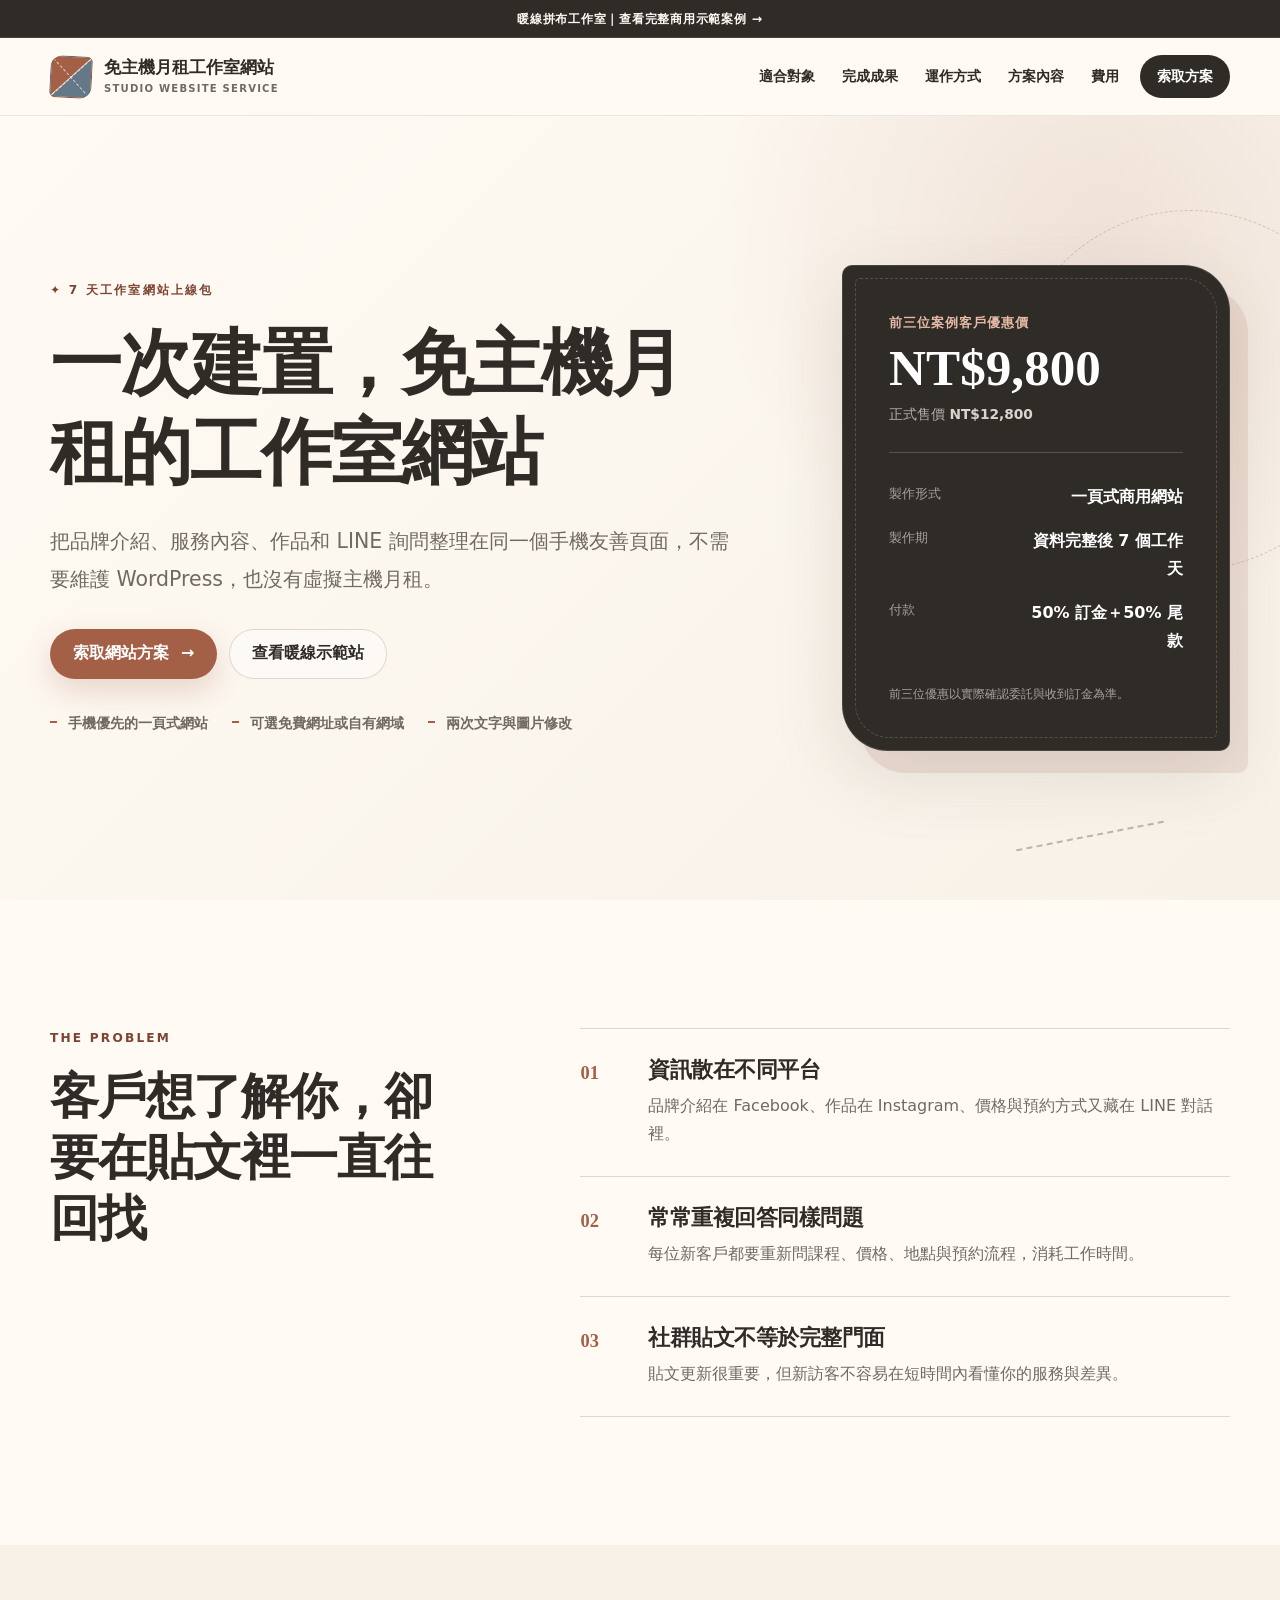
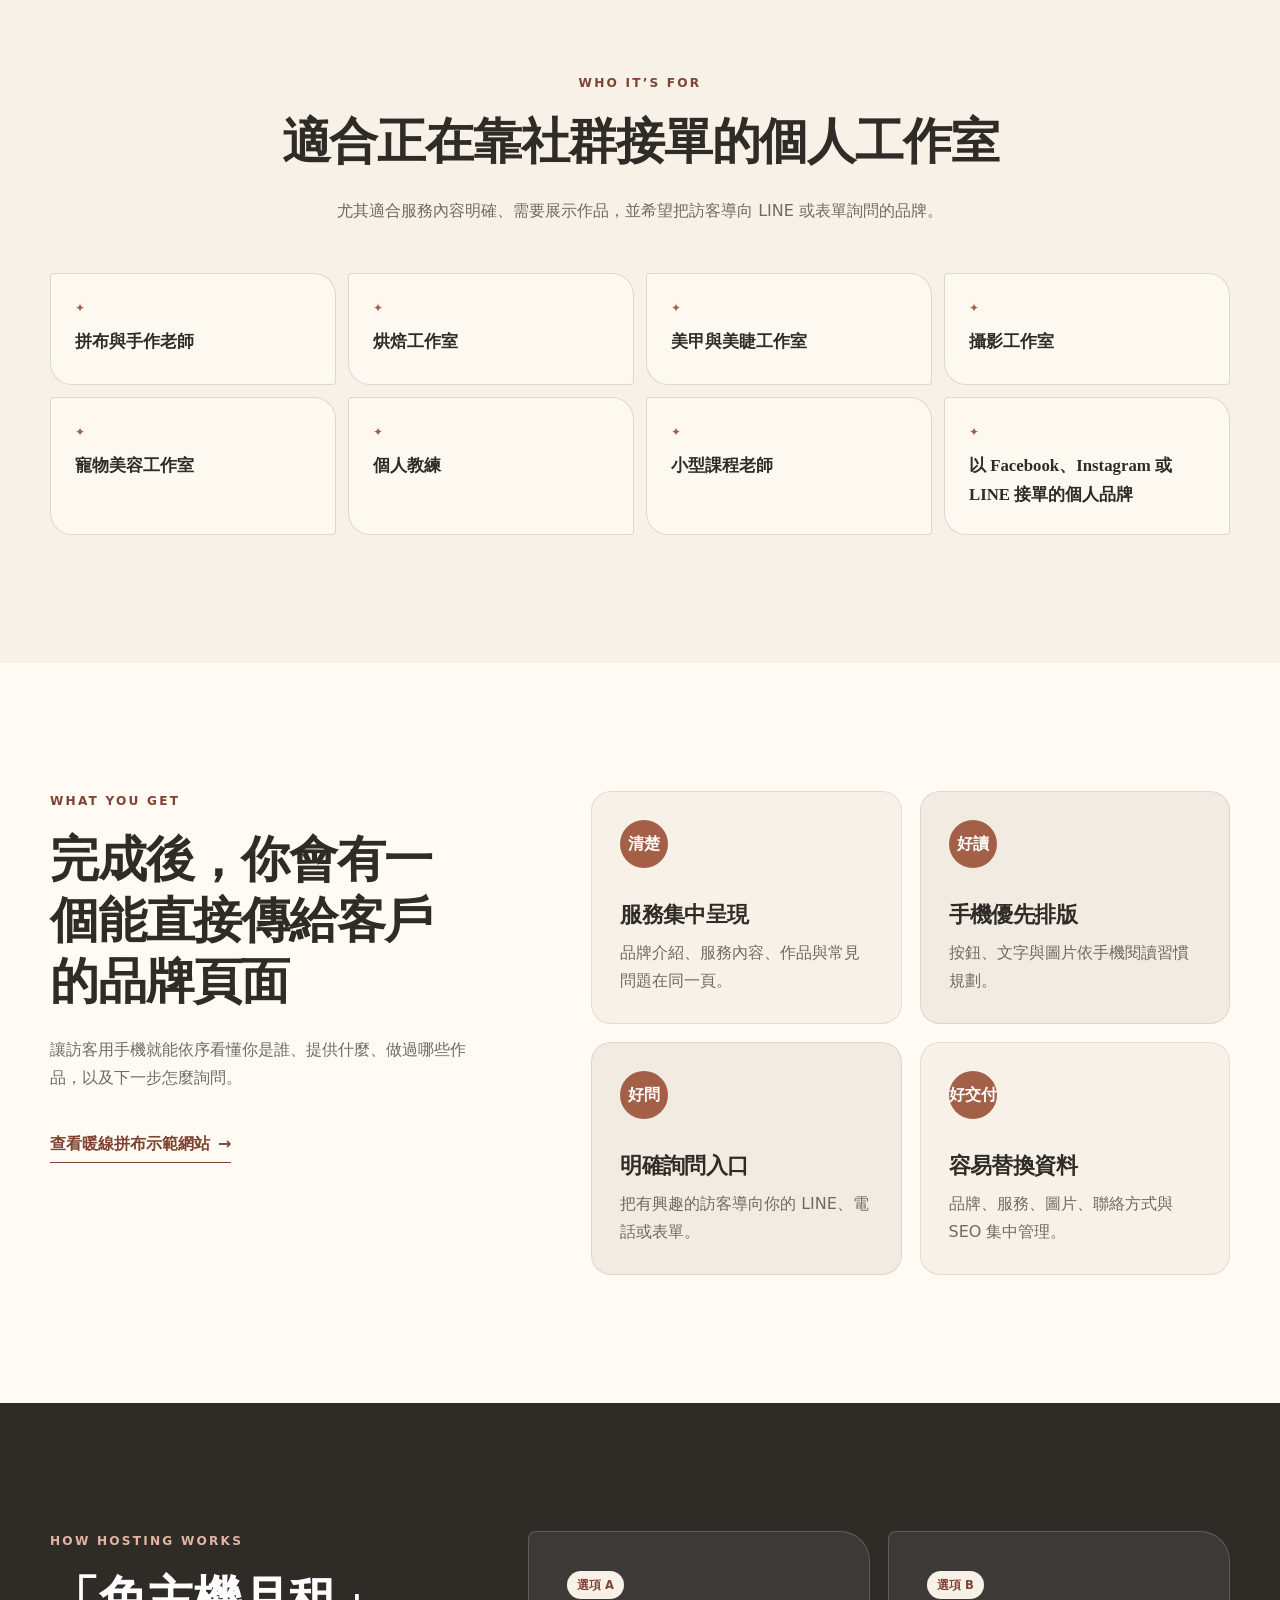
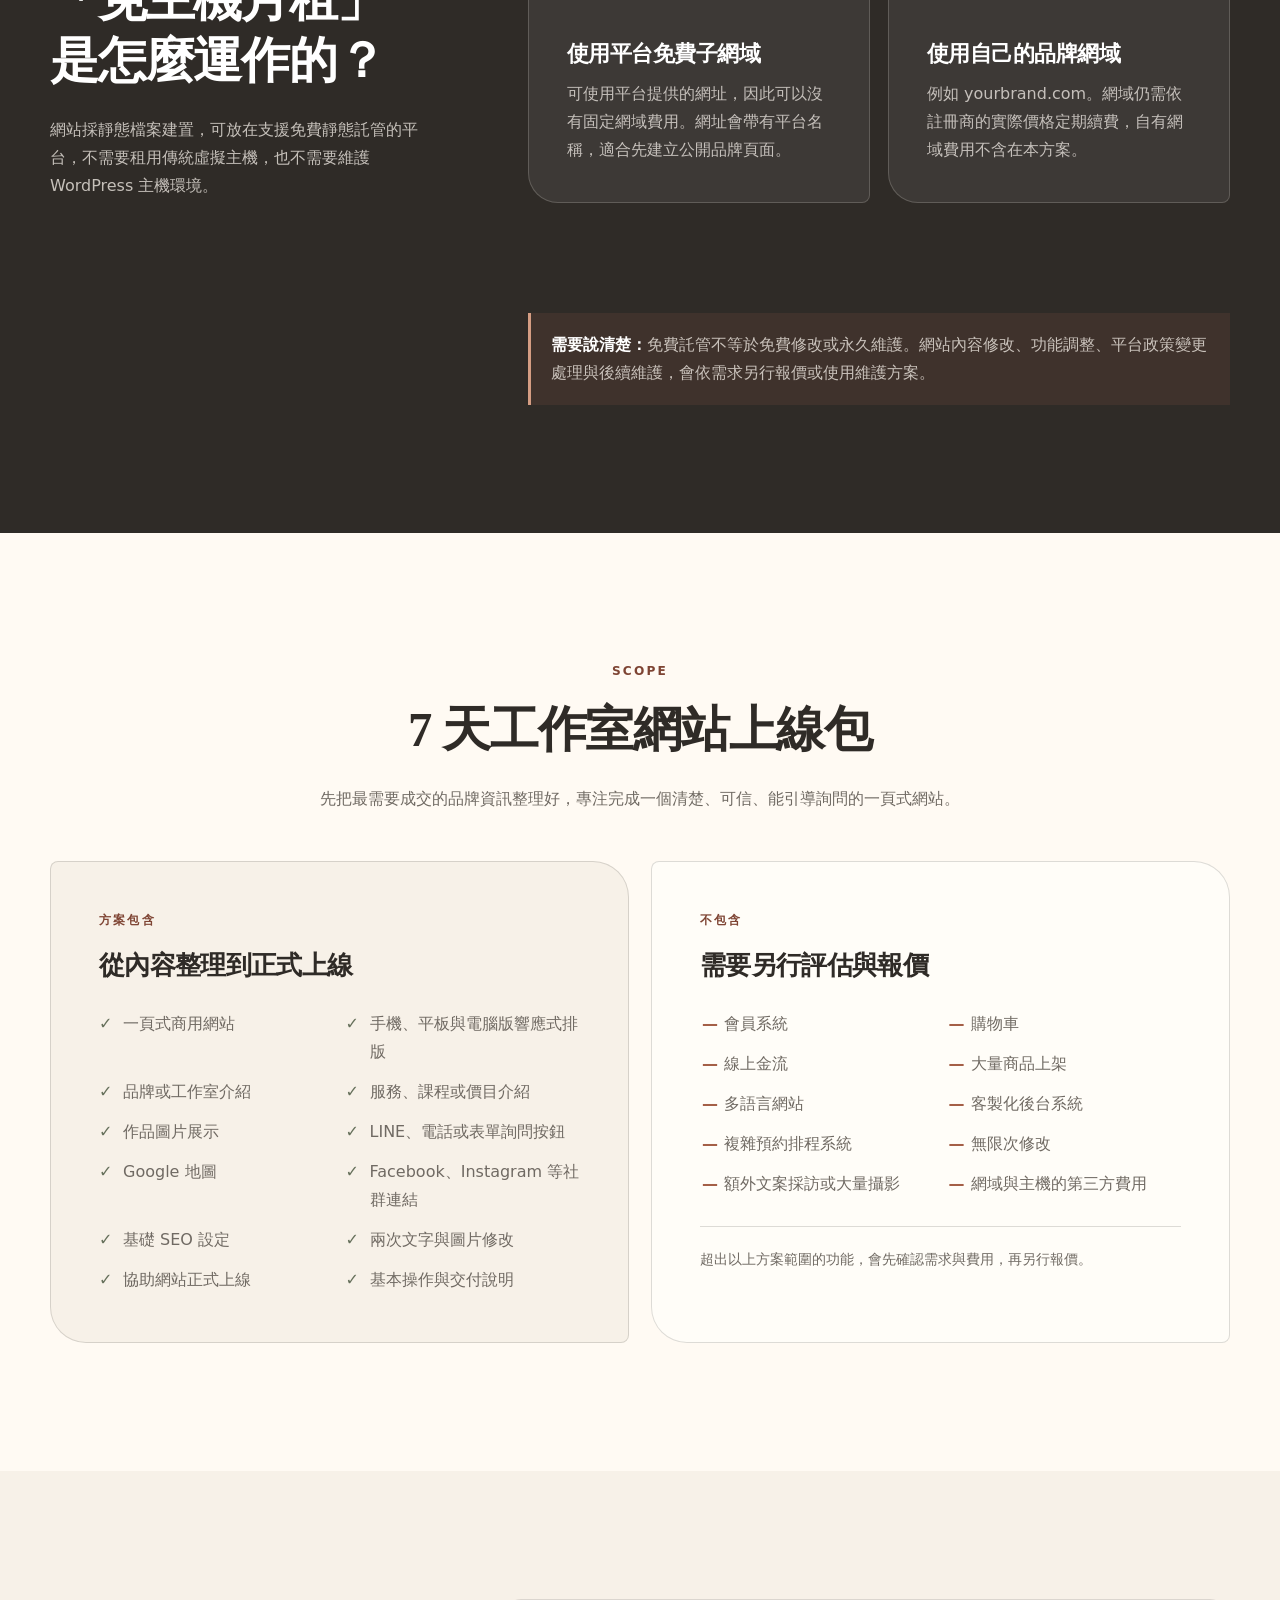
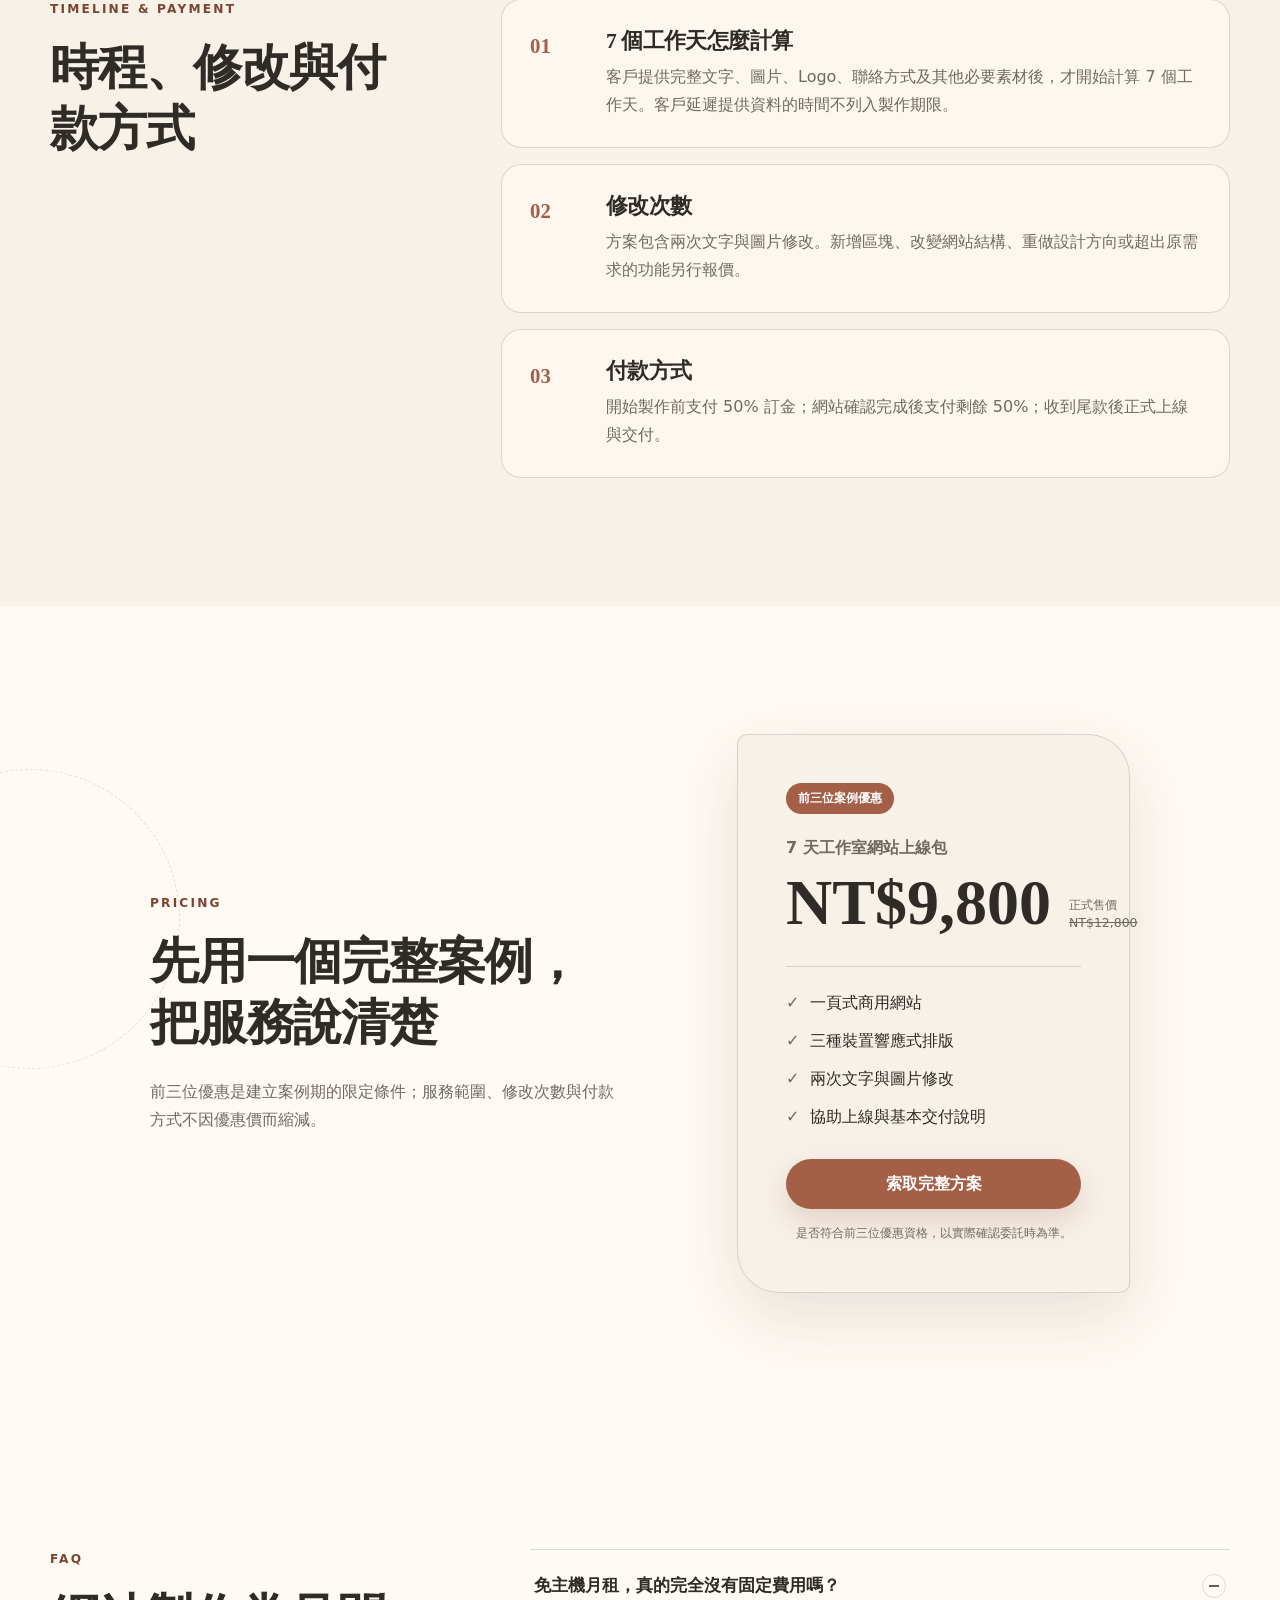
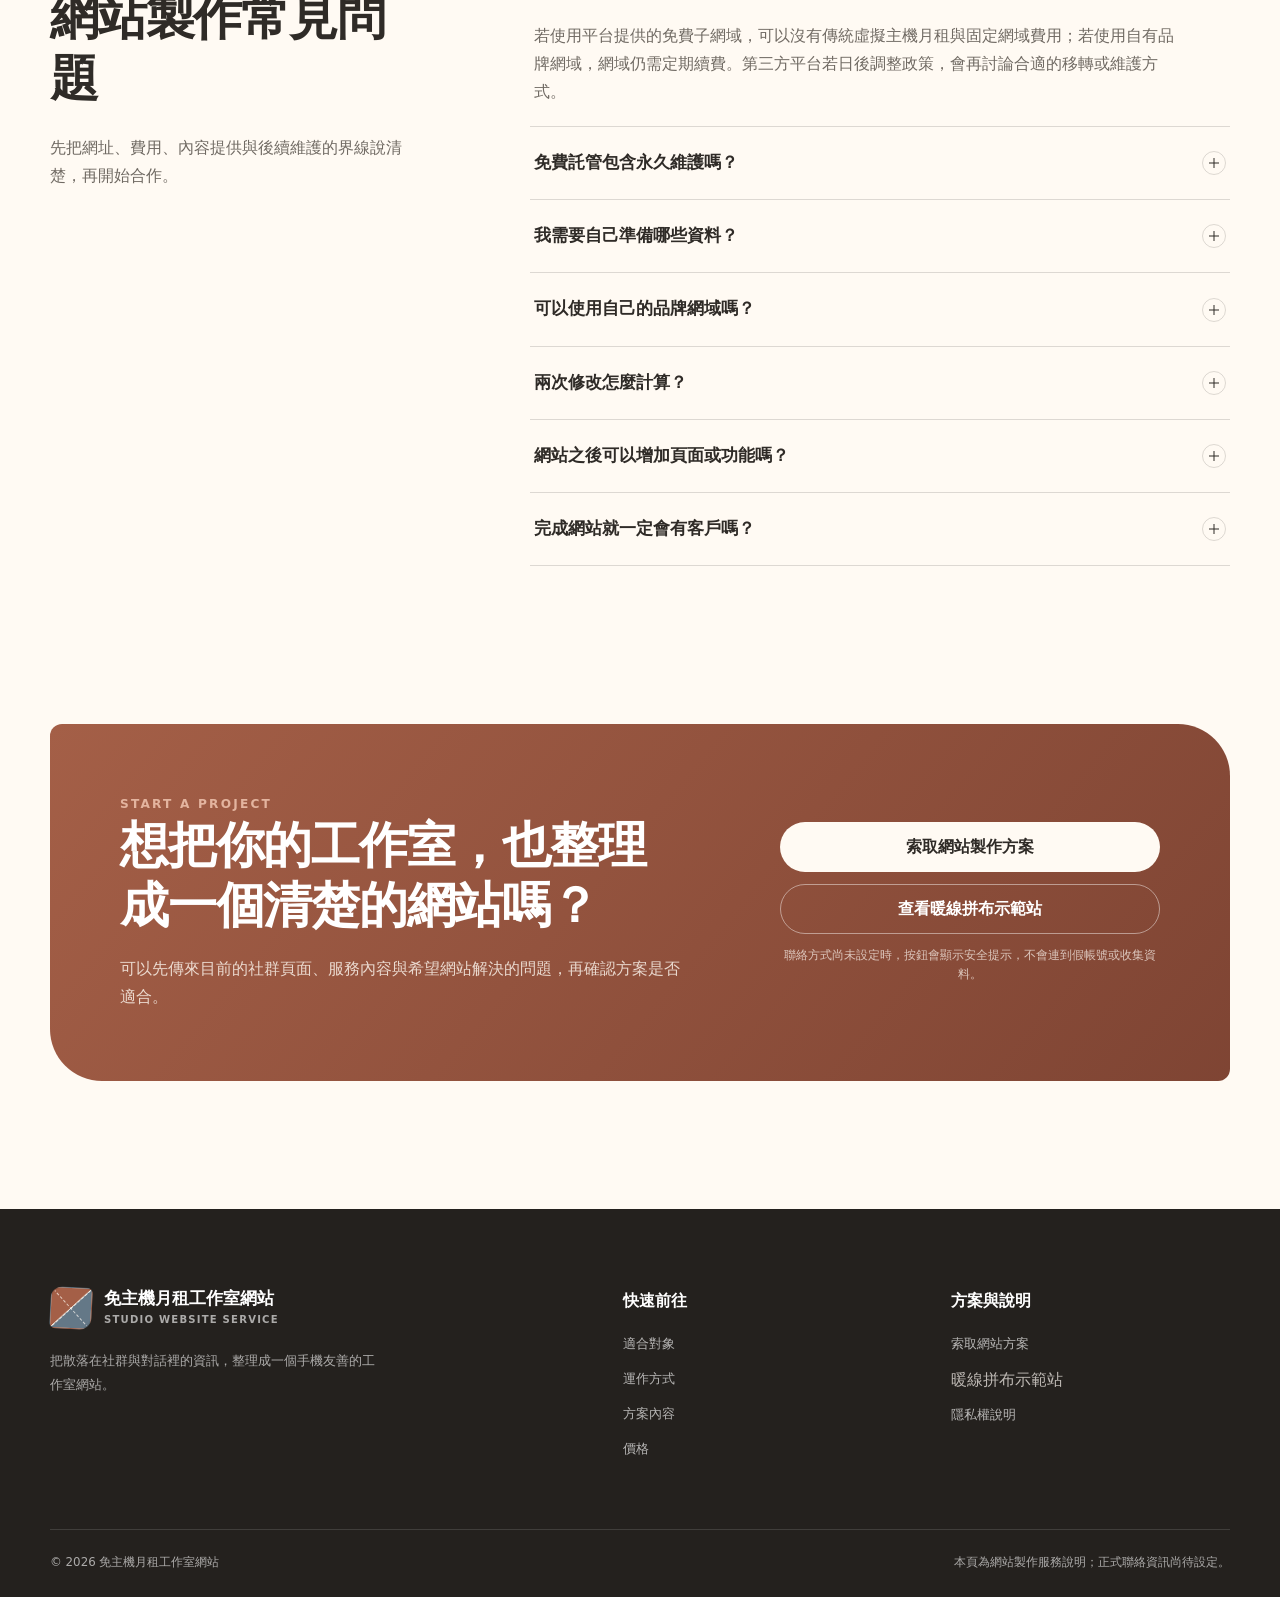
==== service.html @ 9908774d "補強 v1.1 成交展示與網站服務頁" ====
<!doctype html>
<html lang="zh-Hant">
<head>
  <meta charset="utf-8">
  <meta name="viewport" content="width=device-width, initial-scale=1">
  <meta name="theme-color" content="#a45f47">
  <meta name="description" content="一次建置的手機友善工作室網站方案，整合品牌介紹、服務、作品與詢問入口；可選免費網址，自有網域費用另計。">
  <meta name="robots" content="noindex, follow">
  <meta property="og:type" content="website">
  <meta property="og:locale" content="zh_TW">
  <meta property="og:site_name" content="免主機月租工作室網站">
  <meta property="og:title" content="免主機月租工作室網站｜網站製作方案">
  <meta property="og:description" content="把品牌介紹、服務內容、作品和 LINE 詢問整理在同一個手機友善頁面。">
  <meta property="og:url" content="https://gavin1424.github.io/warm-thread-patchwork-demo/service.html">
  <meta property="og:image" content="https://gavin1424.github.io/warm-thread-patchwork-demo/assets/hero-patchwork.jpg">
  <meta property="og:image:alt" content="免主機月租工作室網站製作方案示意">
  <meta name="twitter:card" content="summary_large_image">
  <meta name="twitter:title" content="免主機月租工作室網站｜網站製作方案">
  <meta name="twitter:description" content="一次建置的手機友善工作室網站方案。">
  <meta name="twitter:image" content="https://gavin1424.github.io/warm-thread-patchwork-demo/assets/hero-patchwork.jpg">
  <link rel="canonical" href="https://gavin1424.github.io/warm-thread-patchwork-demo/service.html">
  <link rel="icon" href="favicon.svg" type="image/svg+xml">
  <link rel="stylesheet" href="styles.css">
  <title>免主機月租工作室網站｜網站製作方案</title>
  <script type="application/ld+json" data-structured-data>
  {
    "@context": "https://schema.org",
    "@type": "Service",
    "name": "免主機月租工作室網站",
    "url": "https://gavin1424.github.io/warm-thread-patchwork-demo/service.html",
    "description": "為個人工作室整理品牌介紹、服務內容、作品與詢問入口的手機友善網站建置服務。",
    "areaServed": "TW"
  }
  </script>
</head>
<body class="service-page" data-page="service">
  <a class="skip-link" href="#main-content">跳到主要內容</a>

  <nav class="demo-case-bar" aria-label="返回示範案例">
    <a class="container demo-case-link" href="index.html">
      <span class="demo-case-desktop">暖線拼布工作室｜查看完整商用示範案例 <span aria-hidden="true">→</span></span>
      <span class="demo-case-mobile">返回暖線示範站 <span aria-hidden="true">→</span></span>
    </a>
  </nav>

  <header class="site-header service-header" data-site-header>
    <div class="container header-inner">
      <a class="brand" href="#top" aria-label="網站製作方案首頁">
        <span class="brand-symbol brand-symbol-service" aria-hidden="true"><span></span></span>
        <span class="brand-copy">
          <strong data-config="service.name">免主機月租工作室網站</strong>
          <small>Studio Website Service</small>
        </span>
      </a>

      <button class="menu-toggle" type="button" aria-expanded="false" aria-controls="site-menu" aria-label="開啟導覽選單" data-menu-toggle>
        <span></span><span></span><span></span>
      </button>

      <nav class="site-nav" id="site-menu" aria-label="網站方案導覽" data-site-menu>
        <a href="#fit">適合對象</a>
        <a href="#results">完成成果</a>
        <a href="#hosting">運作方式</a>
        <a href="#scope">方案內容</a>
        <a href="#pricing">費用</a>
        <a class="nav-cta" href="#service-contact">索取方案</a>
      </nav>
    </div>
  </header>

  <main id="main-content">
    <section class="service-hero" id="top" aria-labelledby="service-hero-title">
      <div class="container service-hero-grid">
        <div class="service-hero-copy">
          <p class="eyebrow"><span aria-hidden="true">✦</span> 7 天工作室網站上線包</p>
          <h1 id="service-hero-title" data-config="service.headline">一次建置，免主機月租的工作室網站</h1>
          <p class="service-hero-lead" data-config="service.subheadline">把品牌介紹、服務內容、作品和 LINE 詢問整理在同一個手機友善頁面，不需要維護 WordPress，也沒有虛擬主機月租。</p>
          <div class="button-row">
            <button class="button button-primary" type="button" data-service-contact>索取網站方案 <span aria-hidden="true">→</span></button>
            <a class="button button-quiet" href="index.html">查看暖線示範站</a>
          </div>
          <ul class="service-hero-points" aria-label="方案重點">
            <li>手機優先的一頁式網站</li>
            <li>可選免費網址或自有網域</li>
            <li>兩次文字與圖片修改</li>
          </ul>
        </div>

        <aside class="service-price-summary" aria-label="方案價格摘要">
          <p>前三位案例客戶優惠價</p>
          <strong data-config="service.casePrice">NT$9,800</strong>
          <span>正式售價 <b data-config="service.formalPrice">NT$12,800</b></span>
          <hr>
          <dl>
            <div><dt>製作形式</dt><dd>一頁式商用網站</dd></div>
            <div><dt>製作期</dt><dd>資料完整後 7 個工作天</dd></div>
            <div><dt>付款</dt><dd>50% 訂金＋50% 尾款</dd></div>
          </dl>
          <small>前三位優惠以實際確認委託與收到訂金為準。</small>
        </aside>
      </div>
    </section>

    <section class="service-problems section" aria-labelledby="problems-title">
      <div class="container service-split-heading">
        <div class="section-heading">
          <p class="eyebrow">THE PROBLEM</p>
          <h2 id="problems-title">客戶想了解你，卻要在貼文裡一直往回找</h2>
        </div>
        <div class="problem-list">
          <article><span>01</span><div><h3>資訊散在不同平台</h3><p>品牌介紹在 Facebook、作品在 Instagram、價格與預約方式又藏在 LINE 對話裡。</p></div></article>
          <article><span>02</span><div><h3>常常重複回答同樣問題</h3><p>每位新客戶都要重新問課程、價格、地點與預約流程，消耗工作時間。</p></div></article>
          <article><span>03</span><div><h3>社群貼文不等於完整門面</h3><p>貼文更新很重要，但新訪客不容易在短時間內看懂你的服務與差異。</p></div></article>
        </div>
      </div>
    </section>

    <section class="section section-tint" id="fit" aria-labelledby="fit-title">
      <div class="container">
        <div class="section-heading centered service-section-heading">
          <p class="eyebrow">WHO IT’S FOR</p>
          <h2 id="fit-title">適合正在靠社群接單的個人工作室</h2>
          <p>尤其適合服務內容明確、需要展示作品，並希望把訪客導向 LINE 或表單詢問的品牌。</p>
        </div>
        <ul class="fit-grid">
          <li><span aria-hidden="true">✦</span>拼布與手作老師</li>
          <li><span aria-hidden="true">✦</span>烘焙工作室</li>
          <li><span aria-hidden="true">✦</span>美甲與美睫工作室</li>
          <li><span aria-hidden="true">✦</span>攝影工作室</li>
          <li><span aria-hidden="true">✦</span>寵物美容工作室</li>
          <li><span aria-hidden="true">✦</span>個人教練</li>
          <li><span aria-hidden="true">✦</span>小型課程老師</li>
          <li><span aria-hidden="true">✦</span>以 Facebook、Instagram 或 LINE 接單的個人品牌</li>
        </ul>
      </div>
    </section>

    <section class="section" id="results" aria-labelledby="results-title">
      <div class="container results-layout">
        <div class="section-heading">
          <p class="eyebrow">WHAT YOU GET</p>
          <h2 id="results-title">完成後，你會有一個能直接傳給客戶的品牌頁面</h2>
          <p>讓訪客用手機就能依序看懂你是誰、提供什麼、做過哪些作品，以及下一步怎麼詢問。</p>
          <a class="text-link" href="index.html">查看暖線拼布示範網站 <span aria-hidden="true">→</span></a>
        </div>
        <div class="result-grid">
          <article><strong>清楚</strong><h3>服務集中呈現</h3><p>品牌介紹、服務內容、作品與常見問題在同一頁。</p></article>
          <article><strong>好讀</strong><h3>手機優先排版</h3><p>按鈕、文字與圖片依手機閱讀習慣規劃。</p></article>
          <article><strong>好問</strong><h3>明確詢問入口</h3><p>把有興趣的訪客導向你的 LINE、電話或表單。</p></article>
          <article><strong>好交付</strong><h3>容易替換資料</h3><p>品牌、服務、圖片、聯絡方式與 SEO 集中管理。</p></article>
        </div>
      </div>
    </section>

    <section class="section section-dark" id="hosting" aria-labelledby="hosting-title">
      <div class="container hosting-layout">
        <div class="section-heading">
          <p class="eyebrow eyebrow-light">HOW HOSTING WORKS</p>
          <h2 id="hosting-title">「免主機月租」是怎麼運作的？</h2>
          <p>網站採靜態檔案建置，可放在支援免費靜態託管的平台，不需要租用傳統虛擬主機，也不需要維護 WordPress 主機環境。</p>
        </div>
        <div class="hosting-options">
          <article>
            <span class="context-label">選項 A</span>
            <h3>使用平台免費子網域</h3>
            <p>可使用平台提供的網址，因此可以沒有固定網域費用。網址會帶有平台名稱，適合先建立公開品牌頁面。</p>
          </article>
          <article>
            <span class="context-label">選項 B</span>
            <h3>使用自己的品牌網域</h3>
            <p>例如 yourbrand.com。網域仍需依註冊商的實際價格定期續費，自有網域費用不含在本方案。</p>
          </article>
        </div>
        <p class="hosting-note"><strong>需要說清楚：</strong>免費託管不等於免費修改或永久維護。網站內容修改、功能調整、平台政策變更處理與後續維護，會依需求另行報價或使用維護方案。</p>
      </div>
    </section>

    <section class="section" id="scope" aria-labelledby="scope-title">
      <div class="container">
        <div class="section-heading centered service-section-heading">
          <p class="eyebrow">SCOPE</p>
          <h2 id="scope-title">7 天工作室網站上線包</h2>
          <p>先把最需要成交的品牌資訊整理好，專注完成一個清楚、可信、能引導詢問的一頁式網站。</p>
        </div>
        <div class="scope-grid">
          <article class="scope-card scope-included">
            <p class="eyebrow">方案包含</p>
            <h3>從內容整理到正式上線</h3>
            <ol class="check-list">
              <li>一頁式商用網站</li>
              <li>手機、平板與電腦版響應式排版</li>
              <li>品牌或工作室介紹</li>
              <li>服務、課程或價目介紹</li>
              <li>作品圖片展示</li>
              <li>LINE、電話或表單詢問按鈕</li>
              <li>Google 地圖</li>
              <li>Facebook、Instagram 等社群連結</li>
              <li>基礎 SEO 設定</li>
              <li>兩次文字與圖片修改</li>
              <li>協助網站正式上線</li>
              <li>基本操作與交付說明</li>
            </ol>
          </article>
          <article class="scope-card scope-excluded">
            <p class="eyebrow">不包含</p>
            <h3>需要另行評估與報價</h3>
            <ol class="dash-list">
              <li>會員系統</li>
              <li>購物車</li>
              <li>線上金流</li>
              <li>大量商品上架</li>
              <li>多語言網站</li>
              <li>客製化後台系統</li>
              <li>複雜預約排程系統</li>
              <li>無限次修改</li>
              <li>額外文案採訪或大量攝影</li>
              <li>網域與主機的第三方費用</li>
            </ol>
            <p class="scope-note">超出以上方案範圍的功能，會先確認需求與費用，再另行報價。</p>
          </article>
        </div>
      </div>
    </section>

    <section class="section section-tint" aria-labelledby="rules-title">
      <div class="container rules-layout">
        <div class="section-heading">
          <p class="eyebrow">TIMELINE & PAYMENT</p>
          <h2 id="rules-title">時程、修改與付款方式</h2>
        </div>
        <div class="rules-grid">
          <article>
            <span>01</span>
            <h3>7 個工作天怎麼計算</h3>
            <p>客戶提供完整文字、圖片、Logo、聯絡方式及其他必要素材後，才開始計算 7 個工作天。客戶延遲提供資料的時間不列入製作期限。</p>
          </article>
          <article>
            <span>02</span>
            <h3>修改次數</h3>
            <p>方案包含兩次文字與圖片修改。新增區塊、改變網站結構、重做設計方向或超出原需求的功能另行報價。</p>
          </article>
          <article>
            <span>03</span>
            <h3>付款方式</h3>
            <p>開始製作前支付 50% 訂金；網站確認完成後支付剩餘 50%；收到尾款後正式上線與交付。</p>
          </article>
        </div>
      </div>
    </section>

    <section class="section pricing-section" id="pricing" aria-labelledby="pricing-title">
      <div class="container pricing-layout">
        <div class="section-heading">
          <p class="eyebrow">PRICING</p>
          <h2 id="pricing-title">先用一個完整案例，把服務說清楚</h2>
          <p>前三位優惠是建立案例期的限定條件；服務範圍、修改次數與付款方式不因優惠價而縮減。</p>
        </div>
        <div class="pricing-card">
          <span class="pricing-badge">前三位案例優惠</span>
          <p>7 天工作室網站上線包</p>
          <div class="price-row">
            <strong data-config="service.casePrice">NT$9,800</strong>
            <span>正式售價<br><s data-config="service.formalPrice">NT$12,800</s></span>
          </div>
          <ul>
            <li>一頁式商用網站</li>
            <li>三種裝置響應式排版</li>
            <li>兩次文字與圖片修改</li>
            <li>協助上線與基本交付說明</li>
          </ul>
          <button class="button button-primary button-full" type="button" data-service-contact>索取完整方案</button>
          <small>是否符合前三位優惠資格，以實際確認委託時為準。</small>
        </div>
      </div>
    </section>

    <section class="faq section" id="service-faq" aria-labelledby="service-faq-title">
      <div class="container faq-layout">
        <div class="section-heading">
          <p class="eyebrow">FAQ</p>
          <h2 id="service-faq-title">網站製作常見問題</h2>
          <p>先把網址、費用、內容提供與後續維護的界線說清楚，再開始合作。</p>
        </div>
        <div class="faq-list">
          <details class="faq-item" open>
            <summary><span>免主機月租，真的完全沒有固定費用嗎？</span><span class="faq-toggle" aria-hidden="true"></span></summary>
            <div class="faq-answer"><p>若使用平台提供的免費子網域，可以沒有傳統虛擬主機月租與固定網域費用；若使用自有品牌網域，網域仍需定期續費。第三方平台若日後調整政策，會再討論合適的移轉或維護方式。</p></div>
          </details>
          <details class="faq-item">
            <summary><span>免費託管包含永久維護嗎？</span><span class="faq-toggle" aria-hidden="true"></span></summary>
            <div class="faq-answer"><p>不包含。免費託管是網站檔案的放置方式，不等於免費修改、功能更新或永久維護；後續修改與維護會依工作量另行報價。</p></div>
          </details>
          <details class="faq-item">
            <summary><span>我需要自己準備哪些資料？</span><span class="faq-toggle" aria-hidden="true"></span></summary>
            <div class="faq-answer"><p>需要提供品牌名稱、介紹、服務或課程內容、作品圖片、Logo、聯絡方式、社群連結，以及希望呈現的其他必要資訊。資料完整後才開始計算製作期。</p></div>
          </details>
          <details class="faq-item">
            <summary><span>可以使用自己的品牌網域嗎？</span><span class="faq-toggle" aria-hidden="true"></span></summary>
            <div class="faq-answer"><p>可以。自有網域能讓網址更符合品牌形象，但註冊與續費成本依實際註冊商價格另計，不包含在網站方案費用內。</p></div>
          </details>
          <details class="faq-item">
            <summary><span>兩次修改怎麼計算？</span><span class="faq-toggle" aria-hidden="true"></span></summary>
            <div class="faq-answer"><p>每次由客戶整理一份文字與圖片修改清單後統一處理，視為一次。超出兩次、改變版型或新增原方案外內容，會先說明費用再進行。</p></div>
          </details>
          <details class="faq-item">
            <summary><span>網站之後可以增加頁面或功能嗎？</span><span class="faq-toggle" aria-hidden="true"></span></summary>
            <div class="faq-answer"><p>可以依需求評估多頁式網站、商品或課程上架、活動頁面與基本流量分析；會員、金流、購物車或複雜預約系統則需另外規劃與報價。</p></div>
          </details>
          <details class="faq-item">
            <summary><span>完成網站就一定會有客戶嗎？</span><span class="faq-toggle" aria-hidden="true"></span></summary>
            <div class="faq-answer"><p>不能保證。網站的作用是把資訊整理成更專業、好讀且便於詢問的品牌入口；實際成效仍會受到服務內容、曝光來源、價格、口碑與後續經營影響。</p></div>
          </details>
        </div>
      </div>
    </section>

    <section class="service-contact section" id="service-contact" aria-labelledby="service-contact-title">
      <div class="container service-contact-card">
        <div>
          <p class="eyebrow eyebrow-light">START A PROJECT</p>
          <h2 id="service-contact-title">想把你的工作室，也整理成一個清楚的網站嗎？</h2>
          <p>可以先傳來目前的社群頁面、服務內容與希望網站解決的問題，再確認方案是否適合。</p>
        </div>
        <div class="service-contact-actions">
          <button class="button button-light" type="button" data-service-contact>索取網站製作方案</button>
          <a class="button button-outline-light" href="index.html">查看暖線拼布示範站</a>
          <small>聯絡方式尚未設定時，按鈕會顯示安全提示，不會連到假帳號或收集資料。</small>
        </div>
      </div>
    </section>
  </main>

  <footer class="site-footer service-footer">
    <div class="container footer-grid service-footer-grid">
      <div class="footer-brand">
        <a class="brand brand-footer" href="#top">
          <span class="brand-symbol brand-symbol-service" aria-hidden="true"><span></span></span>
          <span class="brand-copy"><strong data-config="service.name">免主機月租工作室網站</strong><small>Studio Website Service</small></span>
        </a>
        <p>把散落在社群與對話裡的資訊，整理成一個手機友善的工作室網站。</p>
      </div>
      <nav class="footer-nav" aria-label="服務頁頁尾導覽">
        <strong>快速前往</strong>
        <a href="#fit">適合對象</a>
        <a href="#hosting">運作方式</a>
        <a href="#scope">方案內容</a>
        <a href="#pricing">價格</a>
      </nav>
      <div class="footer-contact">
        <strong>方案與說明</strong>
        <button type="button" data-service-contact>索取網站方案</button>
        <a href="index.html">暖線拼布示範站</a>
        <button type="button" data-privacy>隱私權說明</button>
      </div>
    </div>
    <div class="container footer-bottom">
      <p>© <span data-current-year></span> <span data-config="service.name">免主機月租工作室網站</span></p>
      <p>本頁為網站製作服務說明；正式聯絡資訊尚待設定。</p>
    </div>
  </footer>

  <div class="mobile-cta service-mobile-cta" aria-label="手機快速操作">
    <a href="index.html">查看案例</a>
    <button type="button" data-service-contact>索取方案</button>
  </div>

  <dialog class="dialog" id="service-dialog" aria-labelledby="service-dialog-title">
    <div class="dialog-inner">
      <button class="dialog-close" type="button" aria-label="關閉網站製作聯絡提示" data-close-dialog="service-dialog">×</button>
      <span class="dialog-icon" aria-hidden="true">↗</span>
      <p class="eyebrow">WEBSITE SERVICE</p>
      <h2 id="service-dialog-title">網站製作聯絡方式尚待設定</h2>
      <p data-service-message>網站製作聯絡方式尚待設定；若你是收到此示範連結，請直接回覆傳送連結的對話。</p>
      <button class="button button-primary button-full" type="button" data-close-dialog="service-dialog">我知道了</button>
    </div>
  </dialog>

  <dialog class="dialog" id="privacy-dialog" aria-labelledby="service-privacy-title">
    <div class="dialog-inner dialog-wide">
      <button class="dialog-close" type="button" aria-label="關閉隱私權說明" data-close-dialog="privacy-dialog">×</button>
      <p class="eyebrow">PRIVACY</p>
      <h2 id="service-privacy-title">網站服務頁隱私權說明</h2>
      <p>目前頁面沒有啟用詢問表單、追蹤碼或行銷 Cookie，也不會收集或外傳訪客個人資料。</p>
      <p>正式尋找客戶前，將依實際聯絡方式與表單流程補上可公開的隱私權聯絡窗口與完整說明。</p>
      <button class="button button-primary" type="button" data-close-dialog="privacy-dialog">關閉</button>
    </div>
  </dialog>

  <script src="site-config.js"></script>
  <script src="script.js"></script>
</body>
</html>
---- styles.css ----
@import url("styles-v11.css");

.service-price-summary > strong {
  font-size: clamp(2.4rem, 4vw, 3.4rem);
}

@media (max-width: 860px) {
  .site-nav {
    transition: opacity 160ms ease, transform 160ms ease;
  }
}

@media (max-width: 390px) {
  .service-header .brand-copy {
    max-width: 174px;
  }

  .service-header .brand-copy strong {
    max-width: none;
    overflow: visible;
    font-size: 0.84rem;
    line-height: 1.25;
    text-overflow: clip;
    white-space: normal;
  }
}
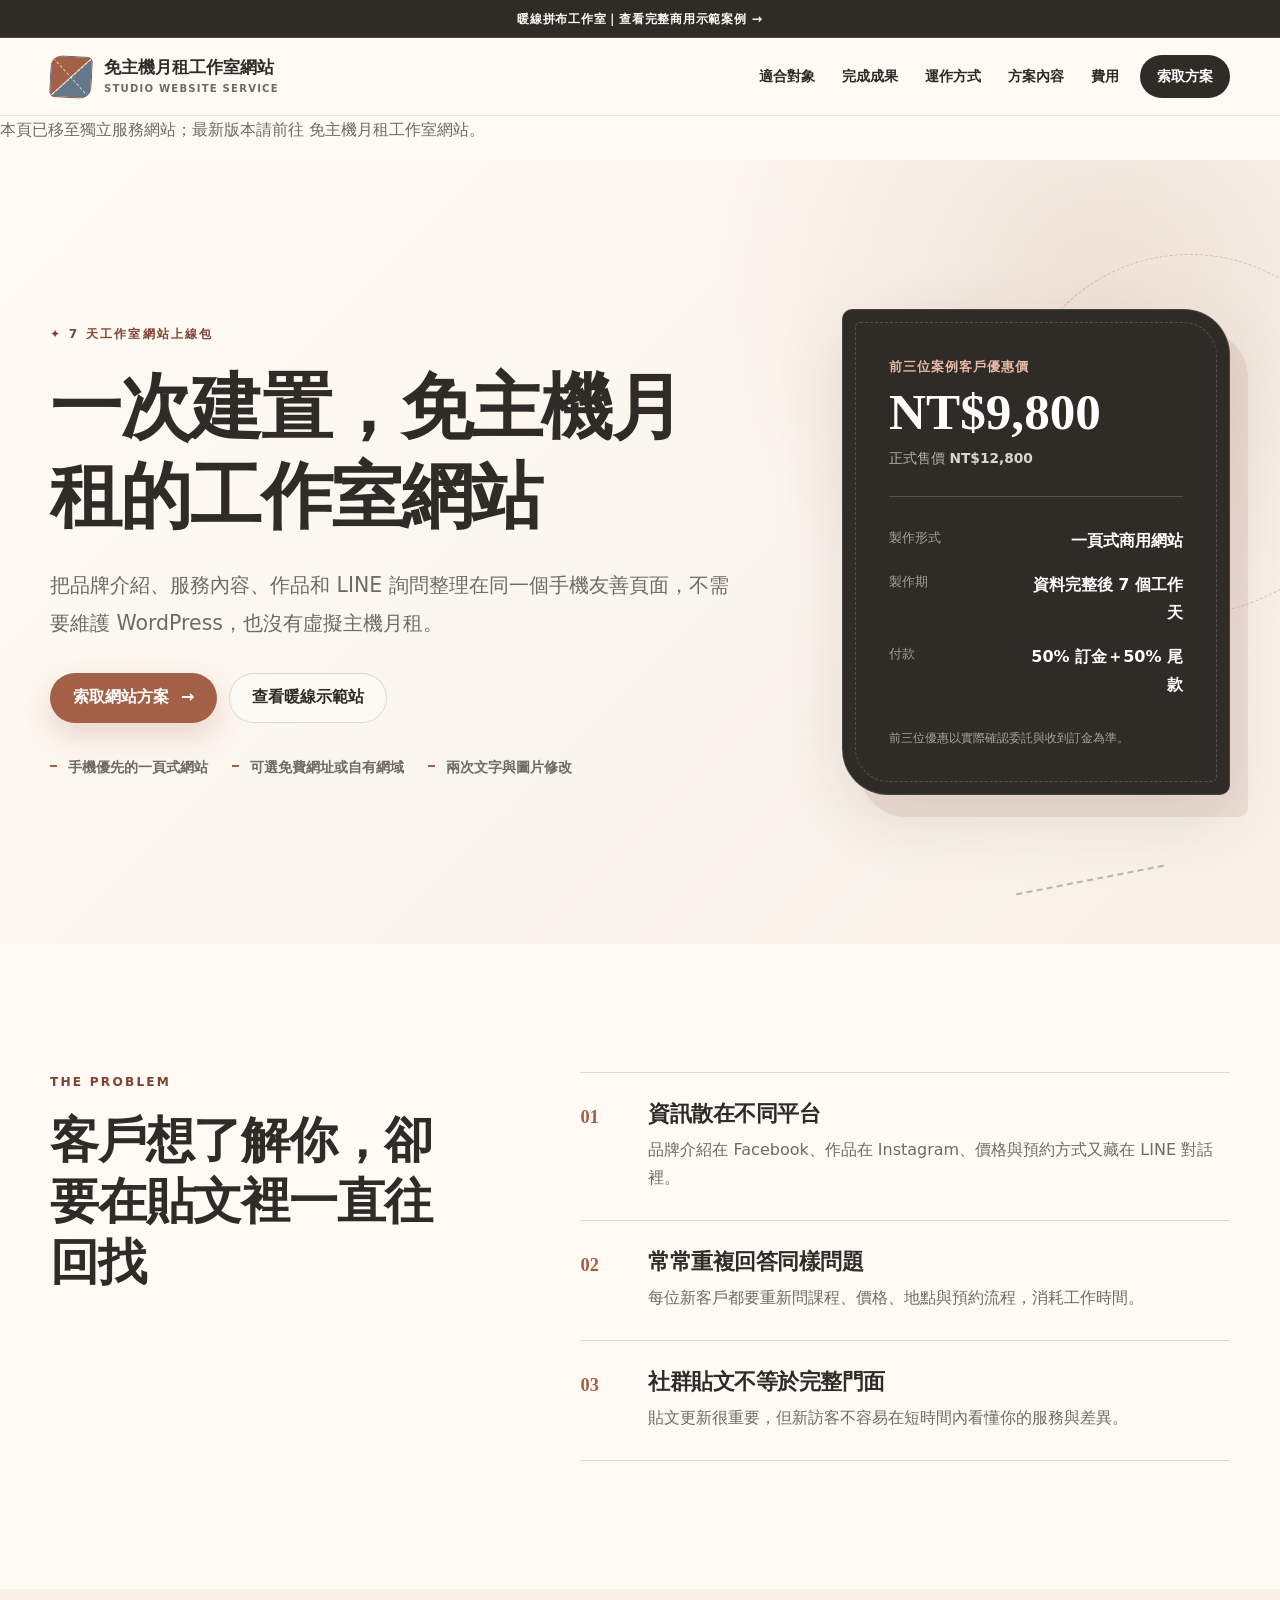
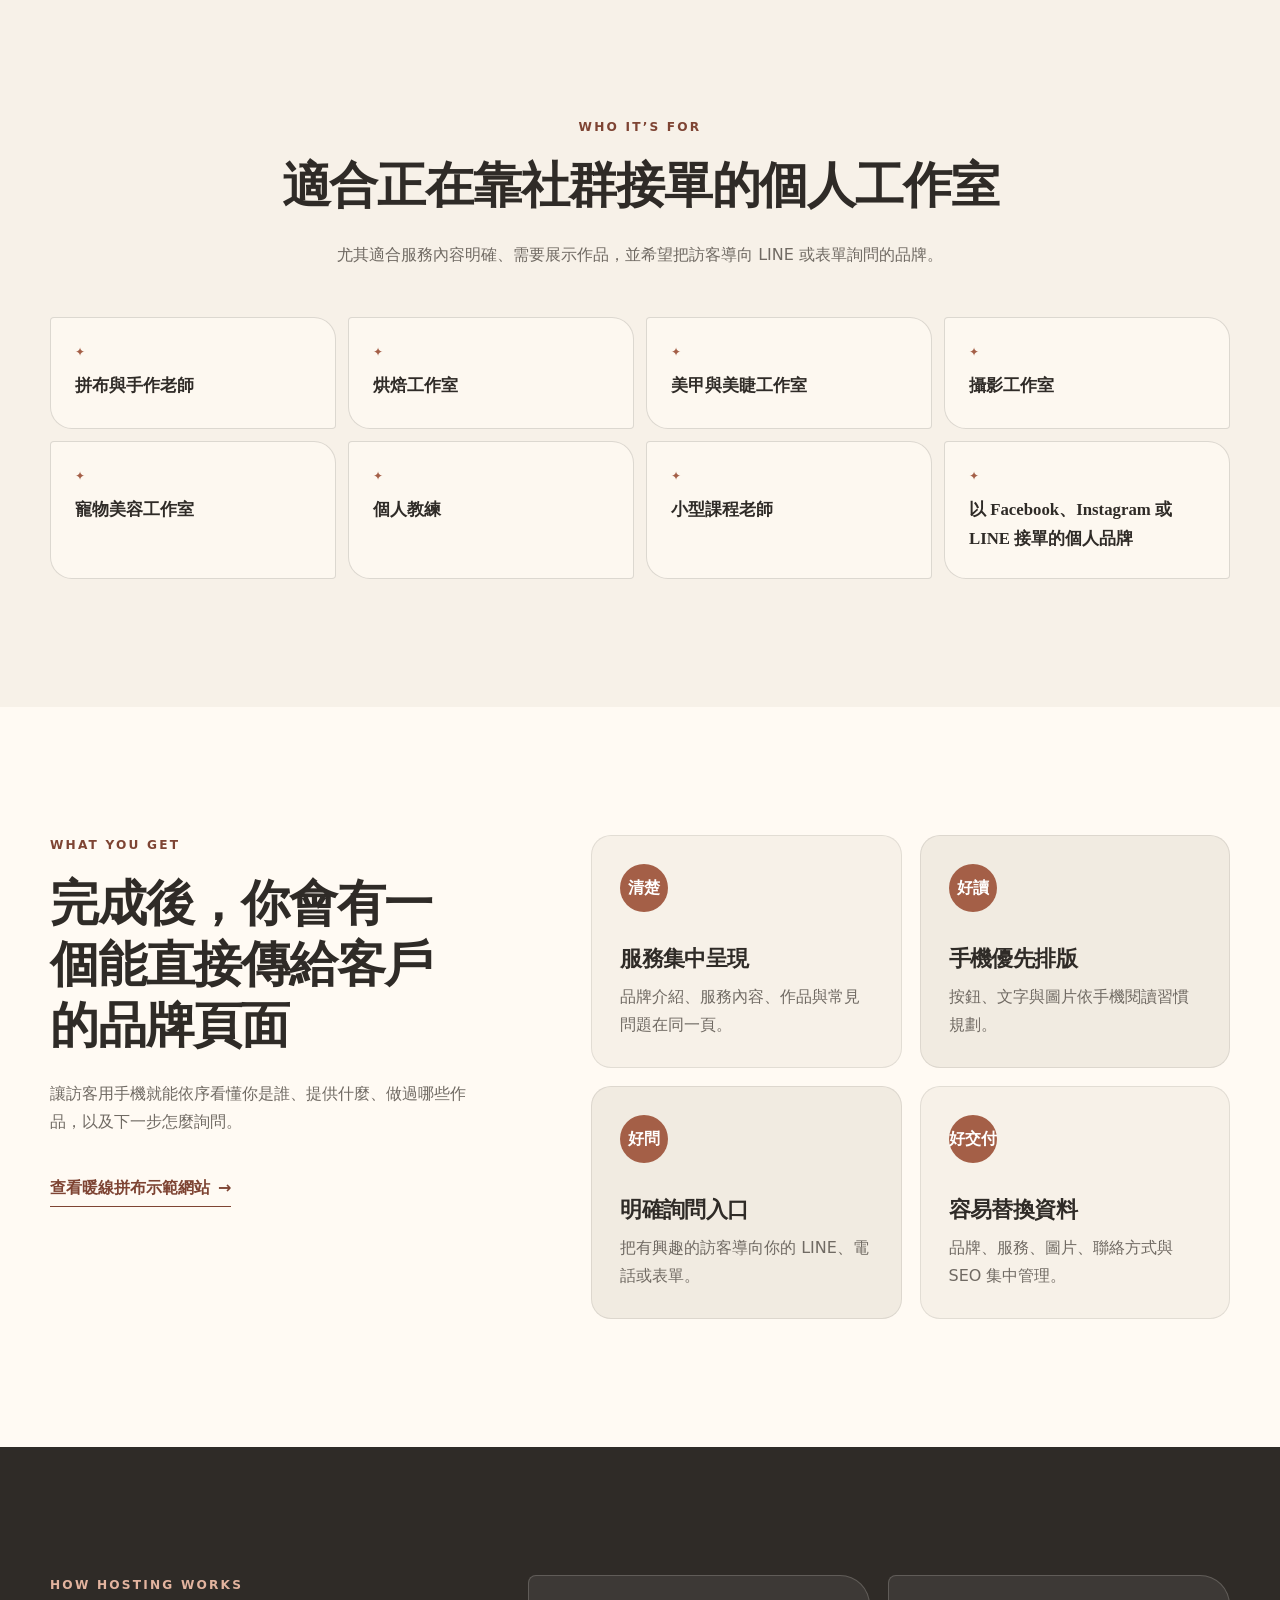
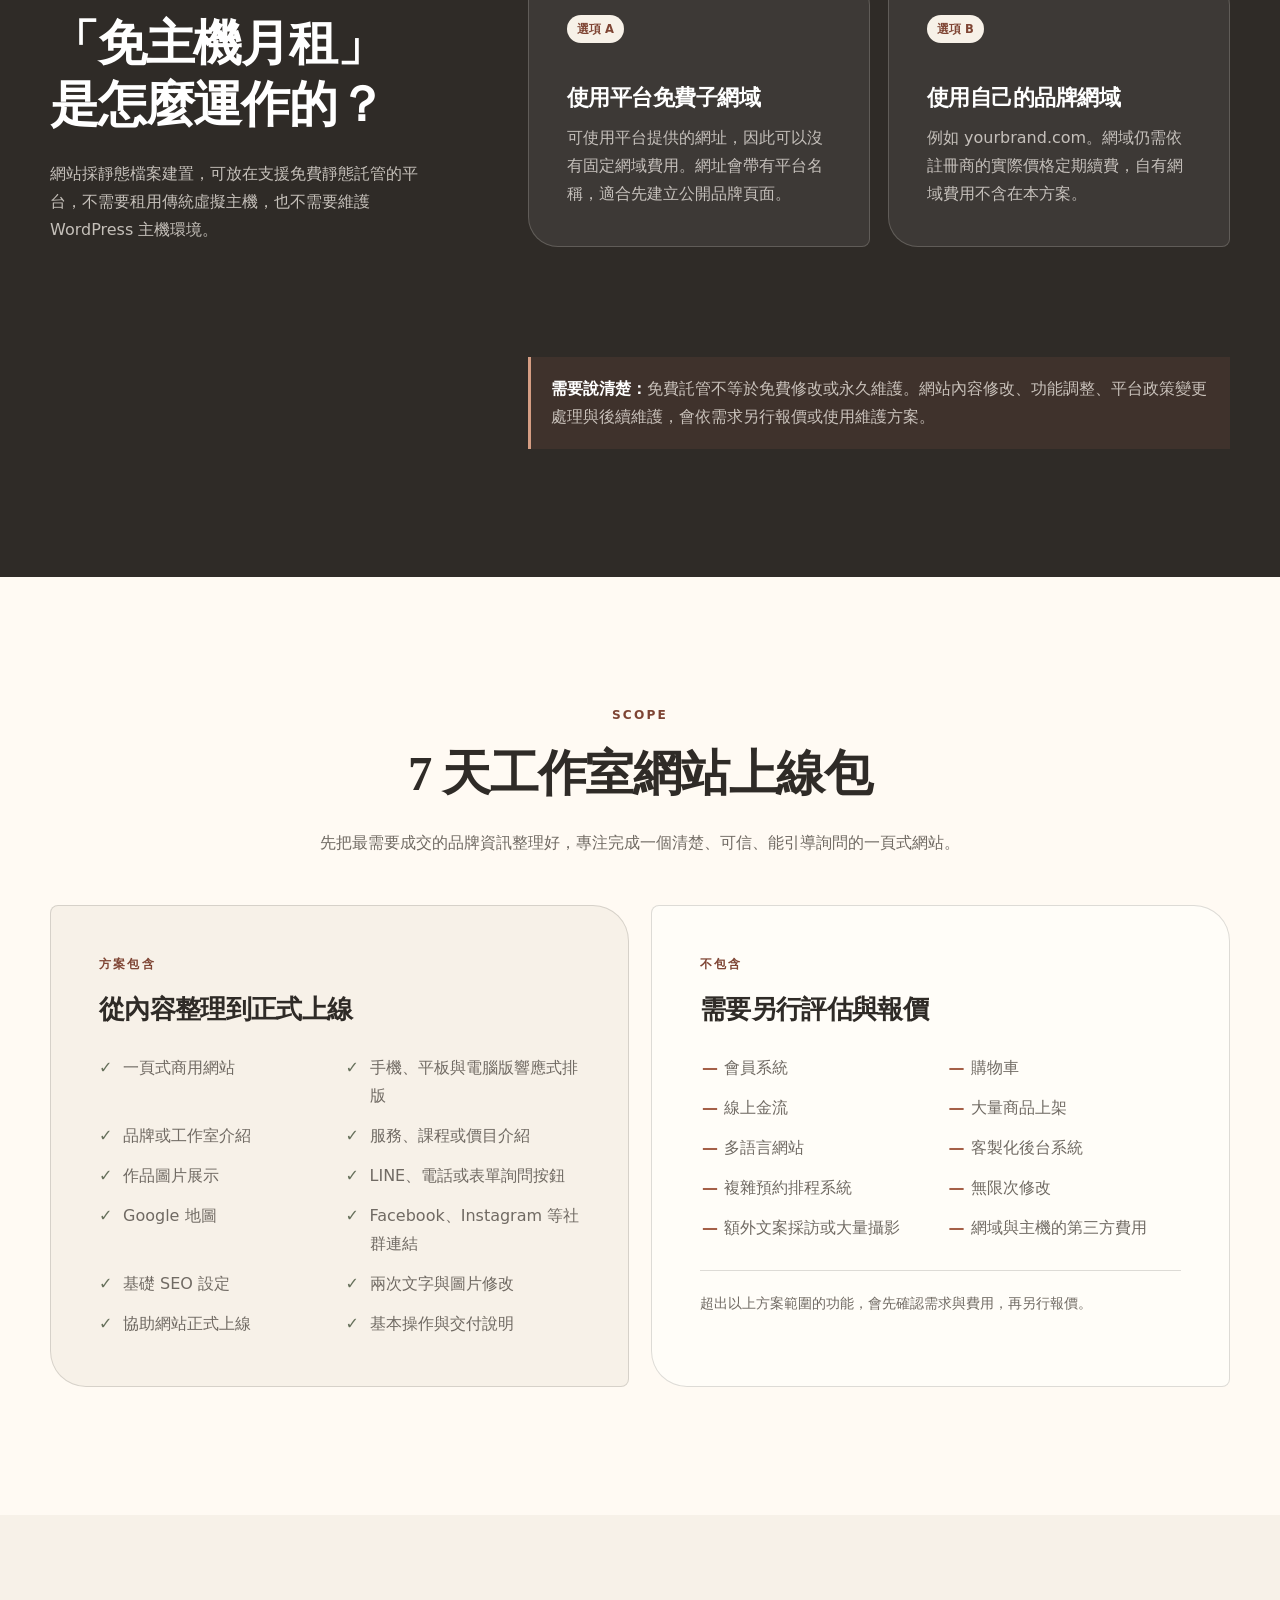
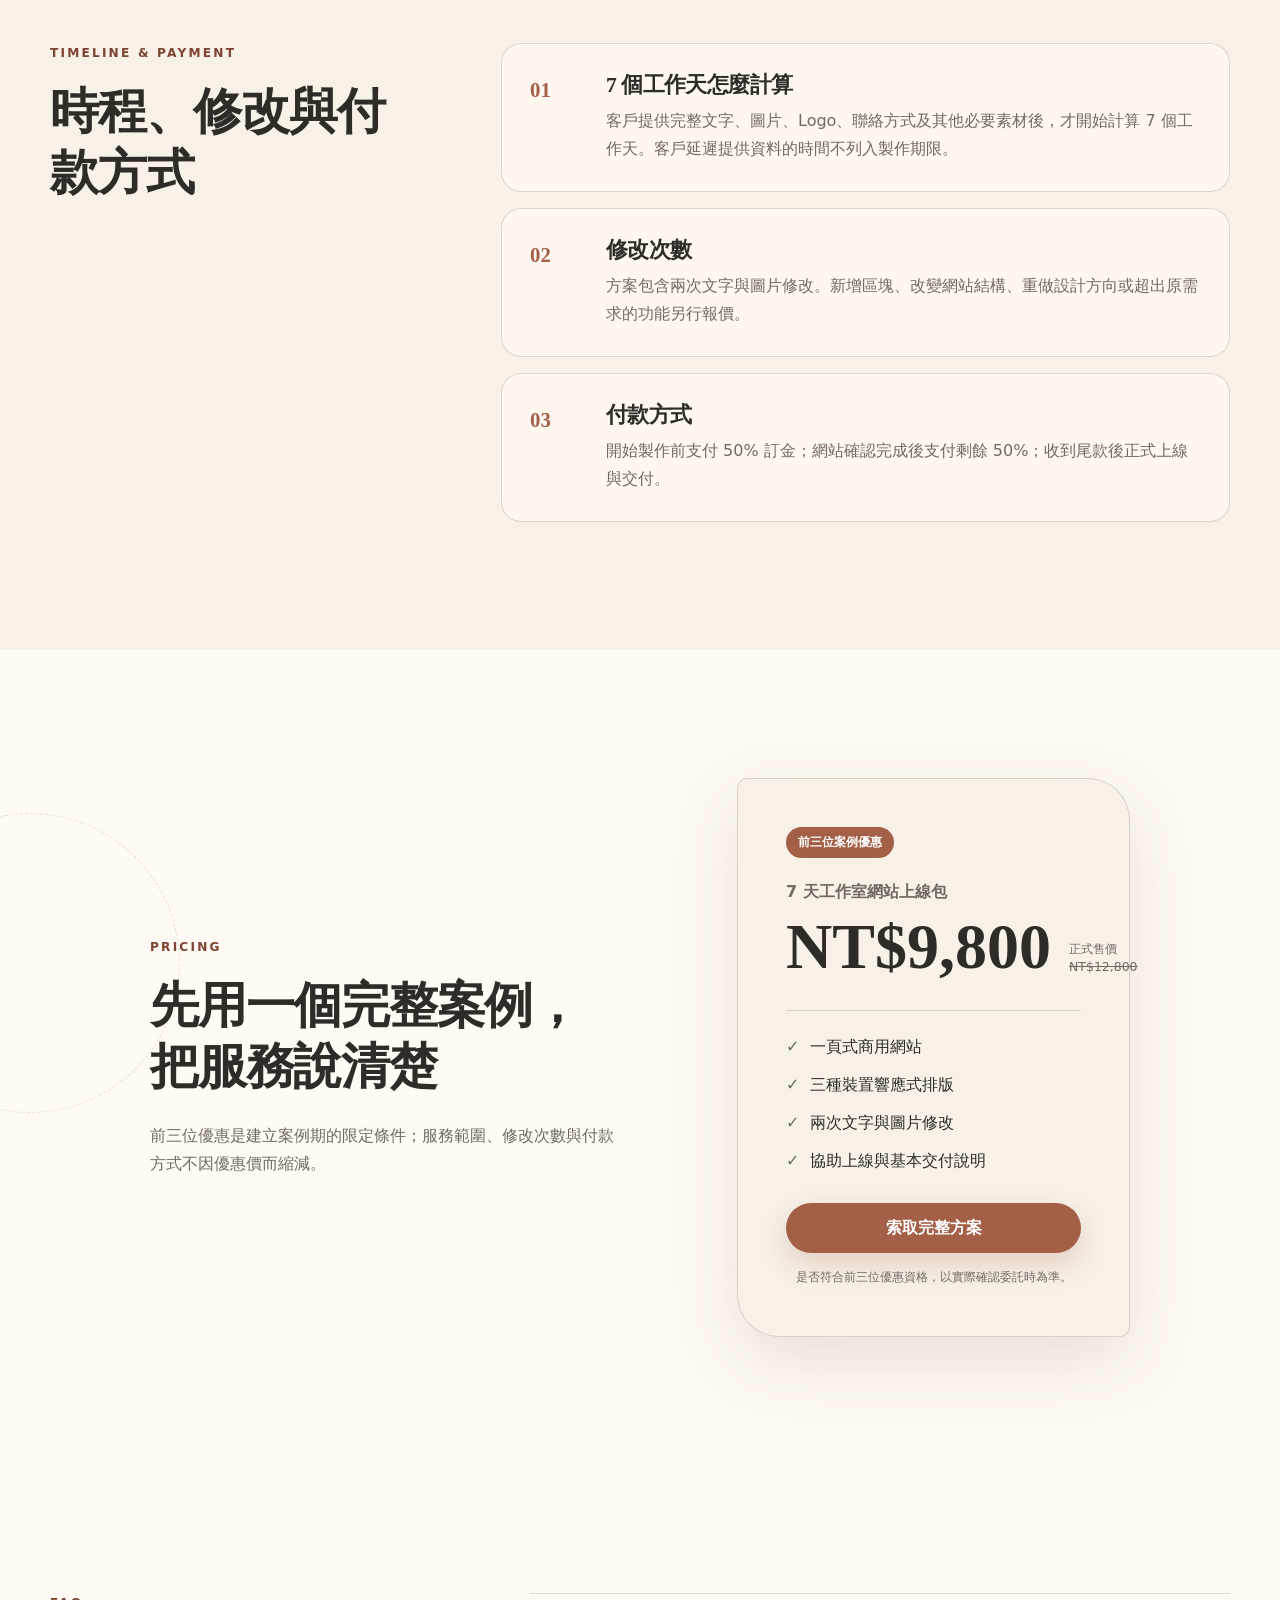
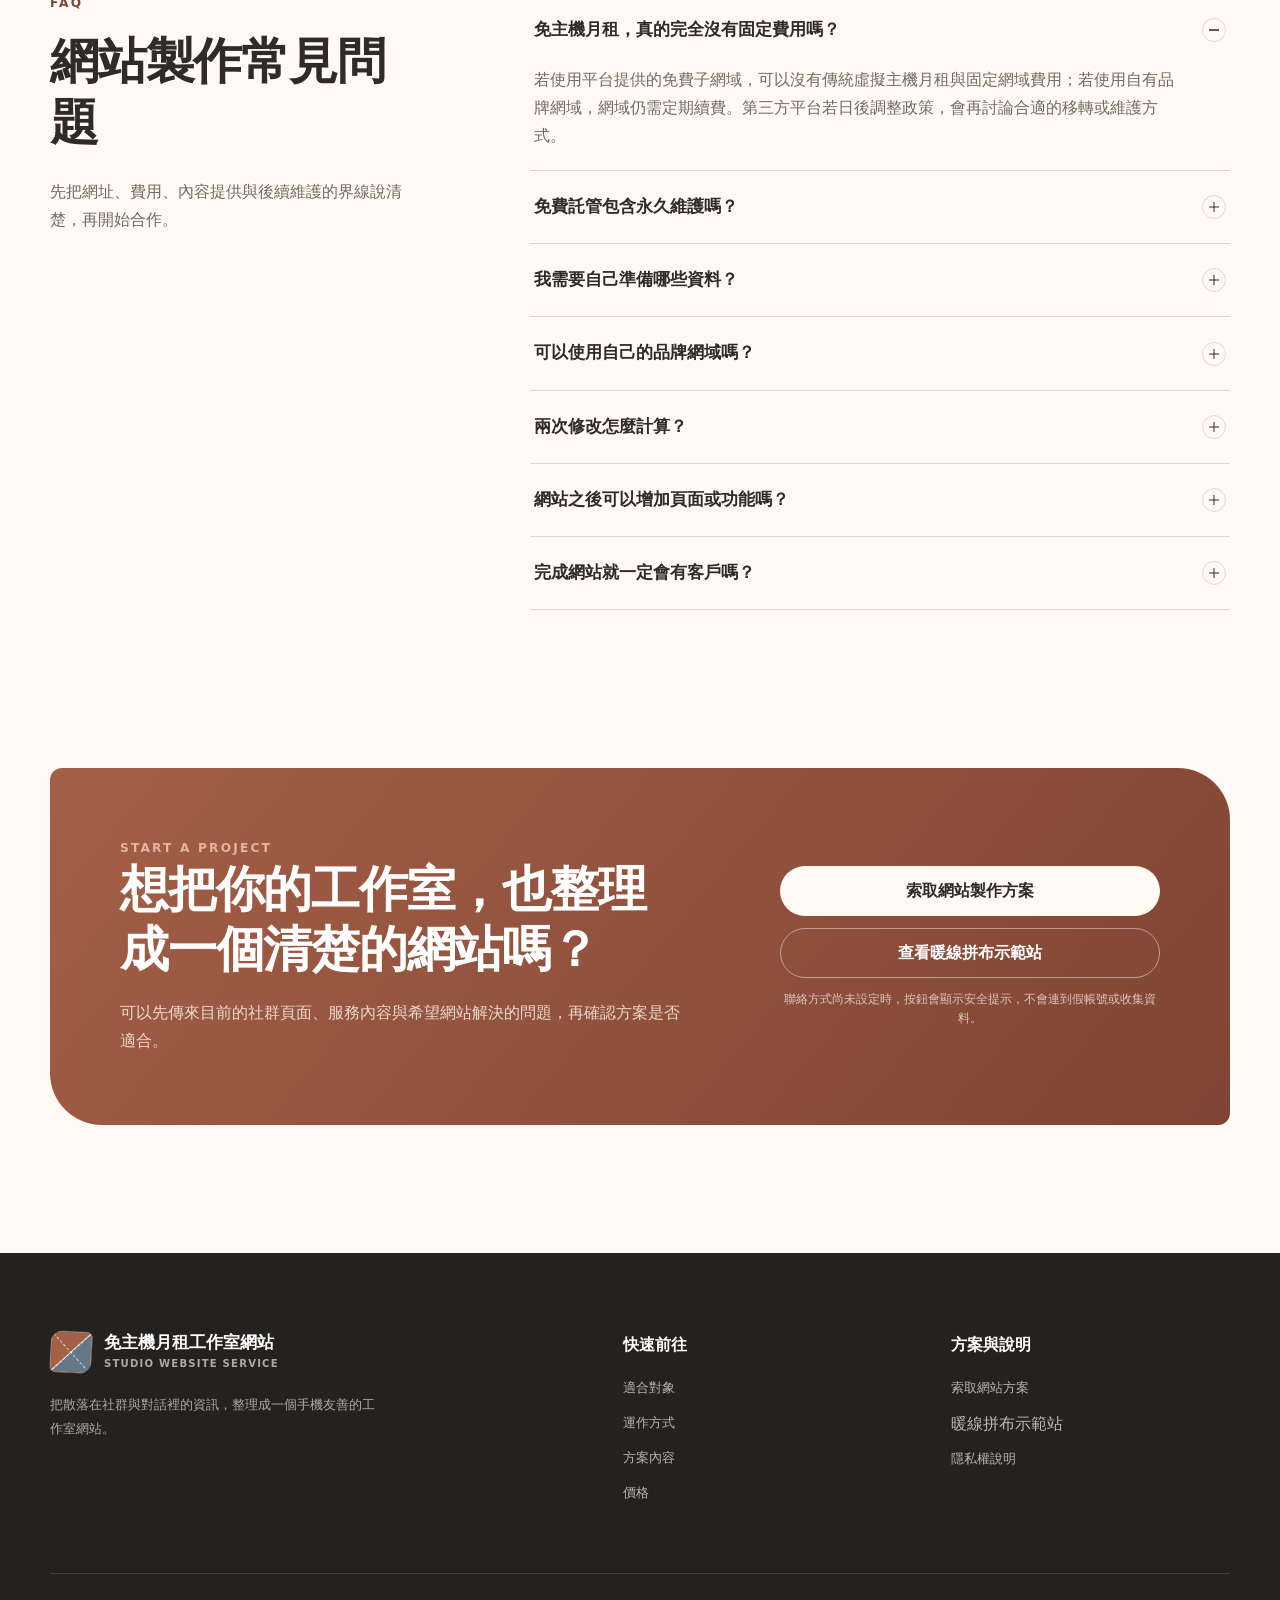
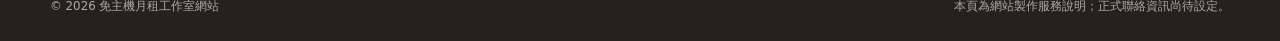
==== commit aa076bfc: "連接獨立服務站與正式詢問表" ====
--- a/service.html
+++ b/service.html
@@ -11,14 +11,14 @@
   <meta property="og:site_name" content="免主機月租工作室網站">
   <meta property="og:title" content="免主機月租工作室網站｜網站製作方案">
   <meta property="og:description" content="把品牌介紹、服務內容、作品和 LINE 詢問整理在同一個手機友善頁面。">
-  <meta property="og:url" content="https://gavin1424.github.io/warm-thread-patchwork-demo/service.html">
-  <meta property="og:image" content="https://gavin1424.github.io/warm-thread-patchwork-demo/assets/hero-patchwork.jpg">
+  <meta property="og:url" content="https://gavin1424.github.io/">
+  <meta property="og:image" content="https://gavin1424.github.io/assets/service-og.jpg">
   <meta property="og:image:alt" content="免主機月租工作室網站製作方案示意">
   <meta name="twitter:card" content="summary_large_image">
   <meta name="twitter:title" content="免主機月租工作室網站｜網站製作方案">
   <meta name="twitter:description" content="一次建置的手機友善工作室網站方案。">
-  <meta name="twitter:image" content="https://gavin1424.github.io/warm-thread-patchwork-demo/assets/hero-patchwork.jpg">
-  <link rel="canonical" href="https://gavin1424.github.io/warm-thread-patchwork-demo/service.html">
+  <meta name="twitter:image" content="https://gavin1424.github.io/assets/service-og.jpg">
+  <link rel="canonical" href="https://gavin1424.github.io/">
   <link rel="icon" href="favicon.svg" type="image/svg+xml">
   <link rel="stylesheet" href="styles.css">
   <title>免主機月租工作室網站｜網站製作方案</title>
@@ -27,7 +27,7 @@
     "@context": "https://schema.org",
     "@type": "Service",
     "name": "免主機月租工作室網站",
-    "url": "https://gavin1424.github.io/warm-thread-patchwork-demo/service.html",
+    "url": "https://gavin1424.github.io/",
     "description": "為個人工作室整理品牌介紹、服務內容、作品與詢問入口的手機友善網站建置服務。",
     "areaServed": "TW"
   }
@@ -69,6 +69,7 @@
   </header>
 
   <main id="main-content">
+    <p class="sr-only">本頁已移至獨立服務網站；最新版本請前往 <a href="https://gavin1424.github.io/">免主機月租工作室網站</a>。</p>
     <section class="service-hero" id="top" aria-labelledby="service-hero-title">
       <div class="container service-hero-grid">
         <div class="service-hero-copy">
